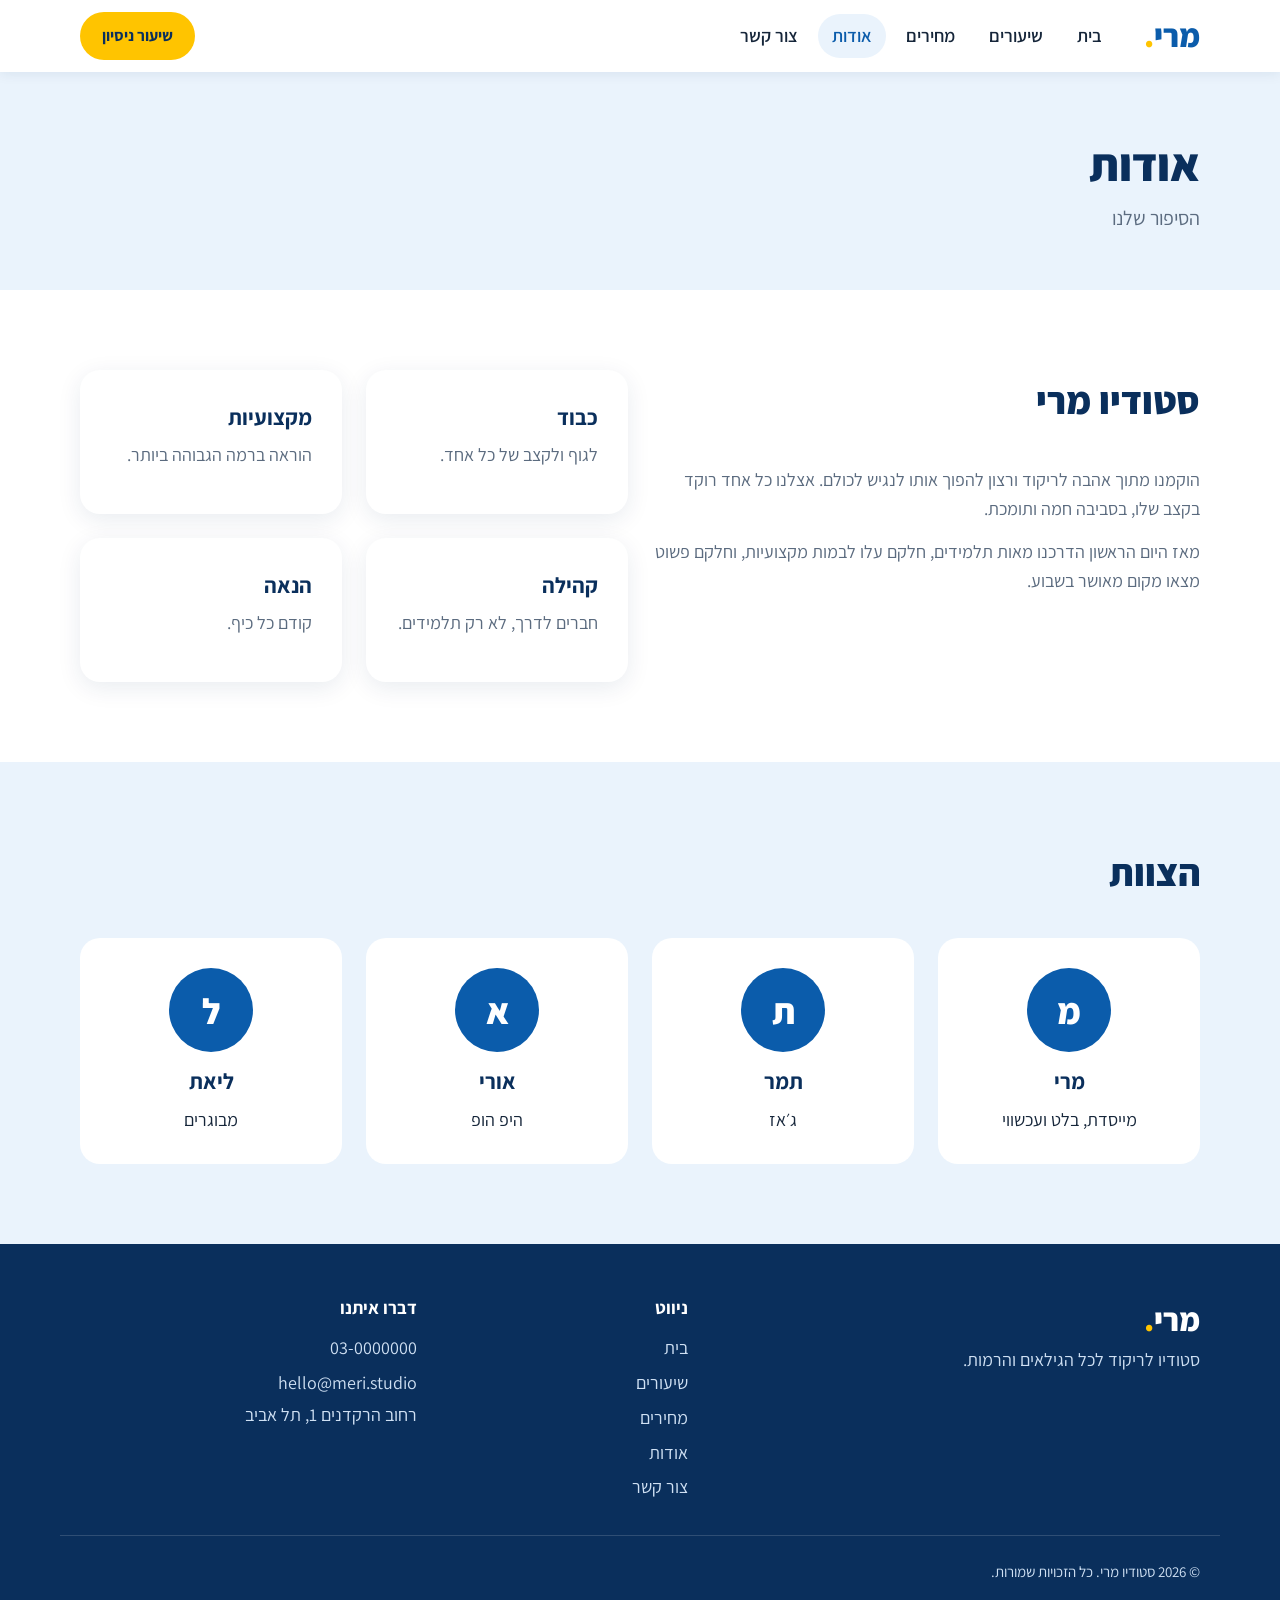
==== about.html @ 5dc38083 "Add 5-page promotional website for dance studio Co-Authored-By: Claude Sonnet 5.5 <noreply@anthropic" ====
<!doctype html>
<html lang="he" dir="rtl">
<head>
<meta charset="utf-8">
<meta name="viewport" content="width=device-width,initial-scale=1">
<title>אודות | סטודיו מרי</title>
<meta name="description" content="סטודיו מרי – שיעורי ריקוד לכל הגילאים והרמות.">
<link rel="preconnect" href="https://fonts.googleapis.com">
<link rel="preconnect" href="https://fonts.gstatic.com" crossorigin>
<link href="https://fonts.googleapis.com/css2?family=Assistant:wght@300;400;600;700;800&display=swap" rel="stylesheet">
<link rel="stylesheet" href="style.css">
</head>
<body>
<header class="top">
  <div class="wrap bar">
    <a class="logo" href="index.html">מרי<span>.</span></a>
    <button class="burger" aria-label="תפריט" onclick="document.body.classList.toggle('open')"><i></i><i></i><i></i></button>
    <nav><a href="index.html">בית</a><a href="classes.html">שיעורים</a><a href="pricing.html">מחירים</a><a href="about.html" class="on">אודות</a><a href="contact.html">צור קשר</a></nav>
    <a class="btn btn-y sm" href="contact.html">שיעור ניסיון</a>
  </div>
</header>

<main>
<section class="phead"><div class="wrap"><h1>אודות</h1><p>הסיפור שלנו</p></div></section>
<section class="sec"><div class="wrap grid2 ab">
<div><h2>סטודיו מרי</h2><p>הוקמנו מתוך אהבה לריקוד ורצון להפוך אותו לנגיש לכולם. אצלנו כל אחד רוקד בקצב שלו, בסביבה חמה ותומכת.</p><p>מאז היום הראשון הדרכנו מאות תלמידים, חלקם עלו לבמות מקצועיות, וחלקם פשוט מצאו מקום מאושר בשבוע.</p></div>
<div class="grid2 vals">
<div class="card"><h3>כבוד</h3><p>לגוף ולקצב של כל אחד.</p></div>
<div class="card"><h3>מקצועיות</h3><p>הוראה ברמה הגבוהה ביותר.</p></div>
<div class="card"><h3>קהילה</h3><p>חברים לדרך, לא רק תלמידים.</p></div>
<div class="card"><h3>הנאה</h3><p>קודם כל כיף.</p></div>
</div></div></section>
<section class="sec alt"><div class="wrap"><h2>הצוות</h2>
<div class="grid4">
<div class="card team"><div class="av">מ</div><h3>מרי</h3><p>מייסדת, בלט ועכשווי</p></div>
<div class="card team"><div class="av">ת</div><h3>תמר</h3><p>ג׳אז</p></div>
<div class="card team"><div class="av">א</div><h3>אורי</h3><p>היפ הופ</p></div>
<div class="card team"><div class="av">ל</div><h3>ליאת</h3><p>מבוגרים</p></div>
</div></div></section>
</main>
<footer>
  <div class="wrap foot">
    <div><b class="logo">מרי<span>.</span></b><p>סטודיו לריקוד לכל הגילאים והרמות.</p></div>
    <div><h4>ניווט</h4><a href="index.html">בית</a><a href="classes.html">שיעורים</a><a href="pricing.html">מחירים</a><a href="about.html" class="on">אודות</a><a href="contact.html">צור קשר</a></div>
    <div><h4>דברו איתנו</h4><a href="tel:030000000">03-0000000</a><a href="mailto:hello@meri.studio">hello@meri.studio</a><p>רחוב הרקדנים 1, תל אביב</p></div>
  </div>
  <div class="wrap copy">© 2026 סטודיו מרי. כל הזכויות שמורות.</div>
</footer>
</body>
</html>
---- style.css ----
:root{--blue:#0b5cab;--navy:#0a2f5c;--sky:#eaf3fc;--yellow:#ffc400;--ink:#16263a;--mute:#5b6b7f;--r:20px}
*{box-sizing:border-box;margin:0}
body{font-family:'Assistant',sans-serif;color:var(--ink);background:#fff;font-size:18px;line-height:1.6}
a{color:inherit;text-decoration:none}
.wrap{max-width:1160px;margin:0 auto;padding:0 20px}
.top{position:sticky;top:0;z-index:20;background:#fff;box-shadow:0 2px 12px rgba(10,47,92,.08)}
.bar{display:flex;align-items:center;gap:28px;height:72px}
.logo{font-size:32px;font-weight:800;color:var(--blue)}.logo span{color:var(--yellow)}
nav{display:flex;gap:6px;margin-inline-end:auto}
nav a{padding:8px 14px;border-radius:30px;font-weight:600}
nav a:hover,nav a.on{background:var(--sky);color:var(--blue)}
.burger{display:none;background:none;border:0;margin-inline-start:auto;cursor:pointer}
.burger i{display:block;width:26px;height:3px;background:var(--blue);margin:5px 0;border-radius:3px}
.btn{display:inline-block;padding:14px 30px;border-radius:40px;font-weight:700;font-size:18px;border:2px solid transparent;cursor:pointer;font-family:inherit;transition:.2s}
.btn.sm{padding:9px 20px;font-size:16px}
.btn-y{background:var(--yellow);color:var(--navy)}.btn-y:hover{background:#ffd43b;transform:translateY(-2px)}
.btn-o{border-color:var(--blue);color:var(--blue);background:#fff}.btn-o:hover{background:var(--blue);color:#fff}
.hero{background:linear-gradient(270deg,rgba(10,47,92,.88) 0,rgba(10,47,92,.55) 45%,rgba(10,47,92,.1) 100%),var(--img) center/cover no-repeat,var(--navy);min-height:620px;display:flex;align-items:center}
.hero-in{width:100%}
.hero-card{max-width:560px;color:#fff;padding:40px 0}
.hero h1{font-size:60px;line-height:1.1;font-weight:800;margin:16px 0}
.hero p{font-size:22px;margin-bottom:28px;font-weight:300}
.pill{display:inline-block;background:var(--yellow);color:var(--navy);padding:4px 16px;border-radius:30px;font-weight:700;font-size:15px}
.cta{display:flex;gap:12px;flex-wrap:wrap}
.strip{background:var(--blue);color:#fff}
.strip-in{display:grid;grid-template-columns:repeat(4,1fr);text-align:center;padding:28px 20px;gap:12px}
.strip b{display:block;font-size:38px;font-weight:800;color:var(--yellow)}
.sec{padding:80px 0}.alt{background:var(--sky)}
h2{font-size:38px;font-weight:800;color:var(--navy);margin-bottom:36px}
h3{font-size:22px;font-weight:700;color:var(--navy);margin-bottom:6px}
.grid2,.grid3,.grid4{display:grid;gap:24px}
.grid2{grid-template-columns:repeat(2,1fr)}.grid3{grid-template-columns:repeat(3,1fr)}.grid4{grid-template-columns:repeat(4,1fr)}
.card{background:#fff;border-radius:var(--r);padding:30px;box-shadow:0 6px 24px rgba(10,47,92,.09)}
.alt .card{box-shadow:none}
.ic{width:52px;height:52px;border-radius:50%;background:var(--sky);color:var(--blue);display:grid;place-items:center;font-size:24px;font-weight:800;margin-bottom:14px}
.row{display:flex;gap:18px}.row .ic{flex:none}
.tile{background:var(--blue);color:#fff;border-radius:var(--r);padding:36px 26px;min-height:170px;transition:.2s}
.tile h3{color:#fff;font-size:28px}.tile:hover{background:var(--navy);transform:translateY(-4px)}
.q p{font-size:20px;margin-bottom:12px}.q b{color:var(--blue)}
.banner{background:linear-gradient(120deg,var(--blue),var(--navy));color:#fff;border-radius:28px;padding:56px 30px;text-align:center}
.banner h2{color:#fff;margin-bottom:8px}.banner p{margin-bottom:24px;font-size:20px}
.phead{background:var(--sky);padding:56px 0}
.phead h1{font-size:46px;color:var(--navy);font-weight:800}.phead p{color:var(--mute);font-size:20px}
.tbl{background:#fff;border-radius:var(--r);overflow:hidden}
table{width:100%;border-collapse:collapse}
th,td{padding:16px 22px;text-align:right;border-bottom:1px solid #e3ecf6}
th{background:var(--blue);color:#fff}
.price .card{text-align:center;position:relative}
.pr{font-size:52px;font-weight:800;color:var(--blue);margin:8px 0}
.price ul{list-style:none;padding:0;margin:0 0 22px}.price li{padding:6px 0;border-bottom:1px solid #eef3f9}
.hot{border:3px solid var(--yellow)}
details{background:#fff;border-radius:14px;padding:18px 24px;margin-bottom:12px}
summary{font-weight:700;cursor:pointer;color:var(--navy)}details p{margin-top:8px;color:var(--mute)}
.ab p{margin-bottom:14px;color:var(--mute)}
.team{text-align:center}
.av{width:84px;height:84px;margin:0 auto 12px;border-radius:50%;background:var(--blue);color:#fff;display:grid;place-items:center;font-size:36px;font-weight:800}
.form{display:grid;gap:16px}
label{display:grid;gap:6px;font-weight:600;color:var(--navy)}
input,select,textarea{font:inherit;padding:12px 14px;border:2px solid #d5e2f0;border-radius:12px;background:#fff}
input:focus,select:focus,textarea:focus{outline:0;border-color:var(--blue)}
.ok{color:#0a7a3c;font-weight:700}
.info p{margin:10px 0}.info a{color:var(--blue);font-weight:600}
footer{background:var(--navy);color:#cfe0f3;padding-top:50px}
.foot{display:grid;grid-template-columns:2fr 1fr 1.4fr;gap:30px}
.foot a{display:block;padding:3px 0}.foot a:hover{color:var(--yellow)}
.foot h4{color:#fff;margin-bottom:8px}.foot .logo{color:#fff}
.copy{padding:24px 20px;margin-top:30px;border-top:1px solid rgba(255,255,255,.15);font-size:15px}
@media(max-width:860px){
.burger{display:block}.top .btn{display:none}
nav{display:none;position:absolute;top:72px;inset-inline:0;background:#fff;flex-direction:column;padding:12px 20px 20px;box-shadow:0 10px 20px rgba(0,0,0,.1)}
.open nav{display:flex}
.hero{min-height:520px;background:linear-gradient(0deg,rgba(10,47,92,.9),rgba(10,47,92,.35)),var(--img) center/cover}
.hero h1{font-size:40px}.hero p{font-size:19px}
.grid2,.grid3,.grid4,.foot{grid-template-columns:1fr}
.strip-in{grid-template-columns:repeat(2,1fr)}
h2{font-size:30px}.sec{padding:56px 0}.phead h1{font-size:36px}}
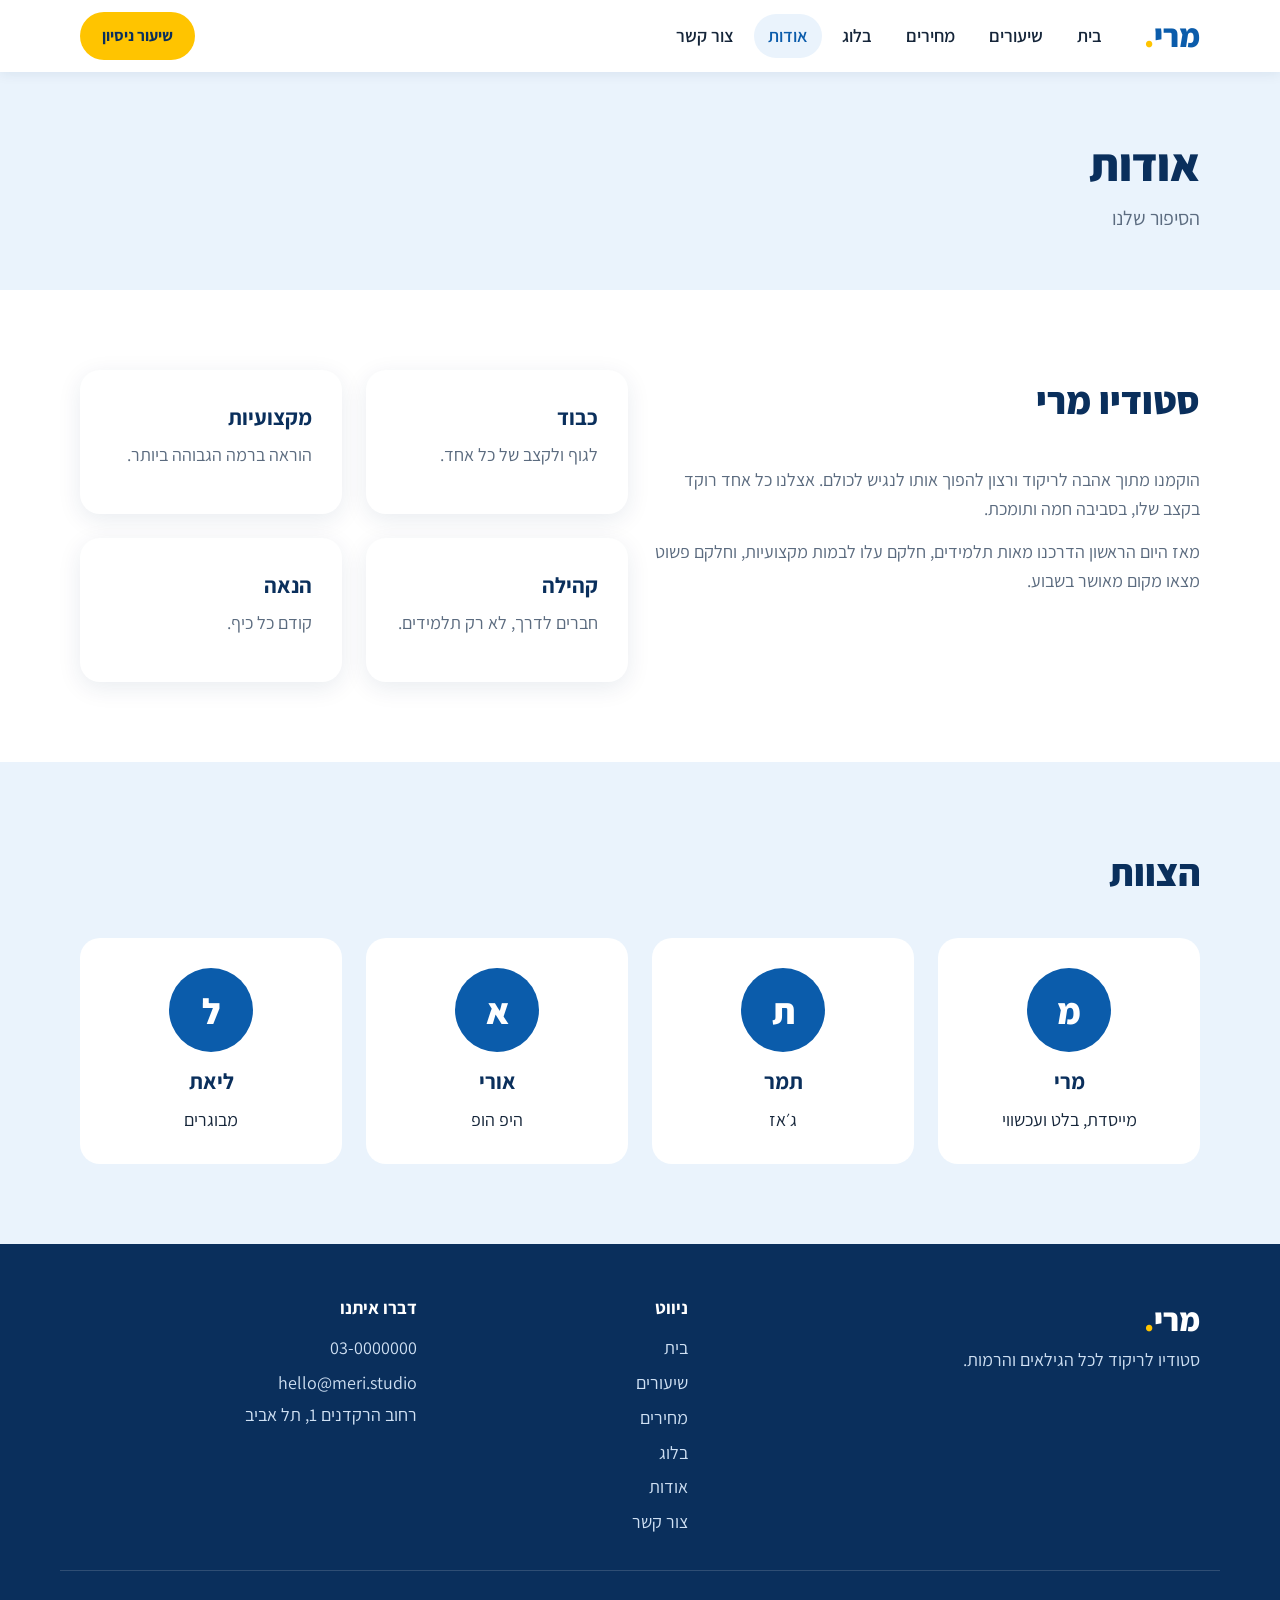
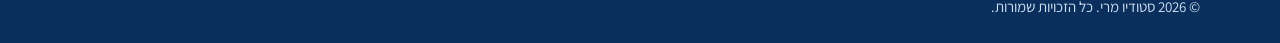
==== commit 793f6af9: "Add blog page and nav links Co-Authored-By: Claude Sonnet 5.5 <noreply@anthropic.com> Claude-Session" ====
--- a/about.html
+++ b/about.html
@@ -15,7 +15,7 @@
   <div class="wrap bar">
     <a class="logo" href="index.html">מרי<span>.</span></a>
     <button class="burger" aria-label="תפריט" onclick="document.body.classList.toggle('open')"><i></i><i></i><i></i></button>
-    <nav><a href="index.html">בית</a><a href="classes.html">שיעורים</a><a href="pricing.html">מחירים</a><a href="about.html" class="on">אודות</a><a href="contact.html">צור קשר</a></nav>
+    <nav><a href="index.html">בית</a><a href="classes.html">שיעורים</a><a href="pricing.html">מחירים</a><a href="blog.html">בלוג</a><a href="about.html" class="on">אודות</a><a href="contact.html">צור קשר</a></nav>
     <a class="btn btn-y sm" href="contact.html">שיעור ניסיון</a>
   </div>
 </header>
@@ -41,7 +41,7 @@
 <footer>
   <div class="wrap foot">
     <div><b class="logo">מרי<span>.</span></b><p>סטודיו לריקוד לכל הגילאים והרמות.</p></div>
-    <div><h4>ניווט</h4><a href="index.html">בית</a><a href="classes.html">שיעורים</a><a href="pricing.html">מחירים</a><a href="about.html" class="on">אודות</a><a href="contact.html">צור קשר</a></div>
+    <div><h4>ניווט</h4><a href="index.html">בית</a><a href="classes.html">שיעורים</a><a href="pricing.html">מחירים</a><a href="blog.html">בלוג</a><a href="about.html" class="on">אודות</a><a href="contact.html">צור קשר</a></div>
     <div><h4>דברו איתנו</h4><a href="tel:030000000">03-0000000</a><a href="mailto:hello@meri.studio">hello@meri.studio</a><p>רחוב הרקדנים 1, תל אביב</p></div>
   </div>
   <div class="wrap copy">© 2026 סטודיו מרי. כל הזכויות שמורות.</div>
--- a/style.css
+++ b/style.css
@@ -74,3 +74,15 @@
 .grid2,.grid3,.grid4,.foot{grid-template-columns:1fr}
 .strip-in{grid-template-columns:repeat(2,1fr)}
 h2{font-size:30px}.sec{padding:56px 0}.phead h1{font-size:36px}}
+.post{display:flex;flex-direction:column;padding:0;overflow:hidden;transition:.2s}
+.post:hover{transform:translateY(-4px)}
+.post-img{height:190px;background:linear-gradient(120deg,var(--blue),var(--navy));display:grid;place-items:center;color:var(--yellow);font-size:56px;font-weight:800}
+.post-body{padding:24px 26px 28px}
+.tag{display:inline-block;background:var(--sky);color:var(--blue);padding:2px 12px;border-radius:30px;font-weight:700;font-size:14px}
+.meta{color:var(--mute);font-size:15px;margin:8px 0 4px}
+.post h3{margin:6px 0 8px}.post p{color:var(--mute)}
+.more{display:inline-block;margin-top:12px;color:var(--blue);font-weight:700}
+.feat{display:grid;grid-template-columns:1.2fr 1fr;gap:0;padding:0;overflow:hidden;margin-bottom:36px}
+.feat .post-img{height:100%;min-height:280px;font-size:90px}
+.feat .post-body{padding:40px}.feat h3{font-size:30px}
+@media(max-width:860px){.feat{grid-template-columns:1fr}.feat .post-img{min-height:180px}.feat .post-body{padding:24px}}
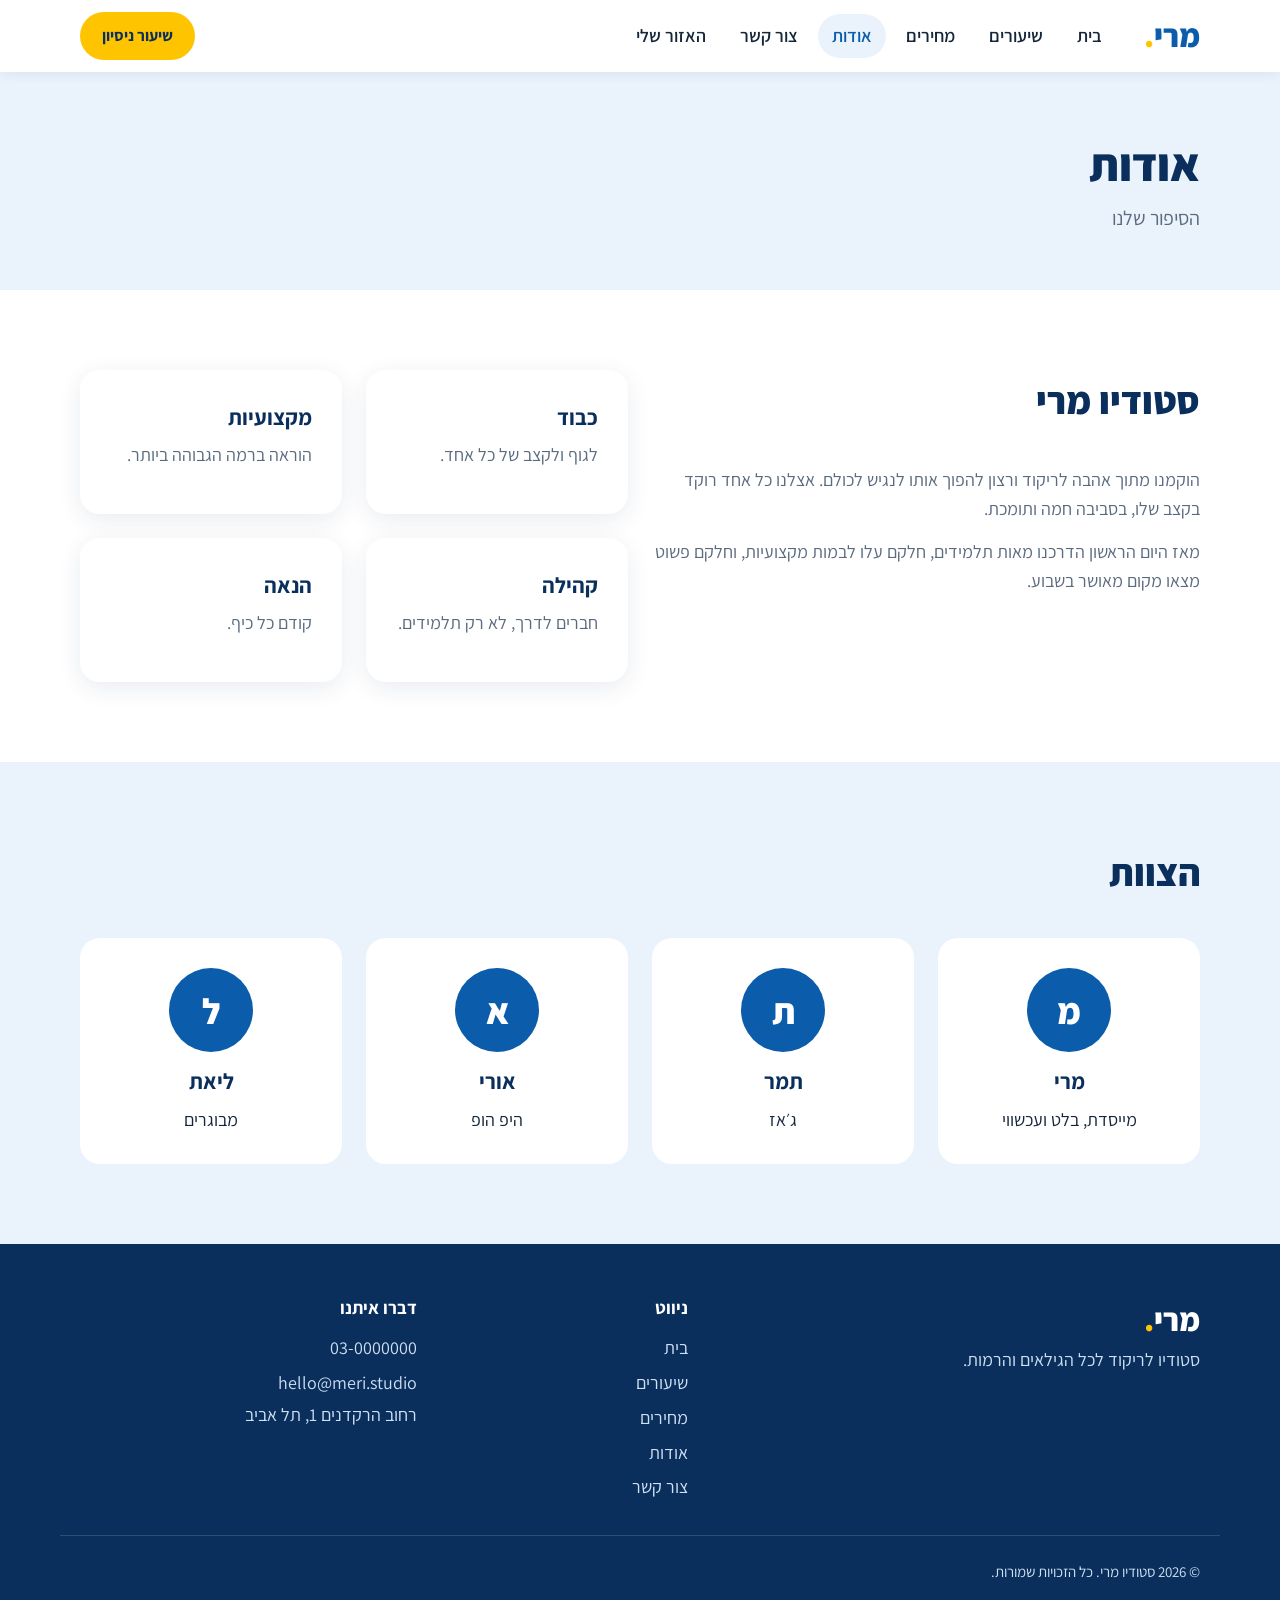
==== commit 8390dacf: "Add users area (account page) with login, registration and personal classes Co-Authored-By: Claude S" ====
--- a/about.html
+++ b/about.html
@@ -15,7 +15,7 @@
   <div class="wrap bar">
     <a class="logo" href="index.html">מרי<span>.</span></a>
     <button class="burger" aria-label="תפריט" onclick="document.body.classList.toggle('open')"><i></i><i></i><i></i></button>
-    <nav><a href="index.html">בית</a><a href="classes.html">שיעורים</a><a href="pricing.html">מחירים</a><a href="blog.html">בלוג</a><a href="about.html" class="on">אודות</a><a href="contact.html">צור קשר</a></nav>
+    <nav><a href="index.html">בית</a><a href="classes.html">שיעורים</a><a href="pricing.html">מחירים</a><a href="about.html" class="on">אודות</a><a href="contact.html">צור קשר</a><a href="account.html">האזור שלי</a></nav>
     <a class="btn btn-y sm" href="contact.html">שיעור ניסיון</a>
   </div>
 </header>
@@ -41,7 +41,7 @@
 <footer>
   <div class="wrap foot">
     <div><b class="logo">מרי<span>.</span></b><p>סטודיו לריקוד לכל הגילאים והרמות.</p></div>
-    <div><h4>ניווט</h4><a href="index.html">בית</a><a href="classes.html">שיעורים</a><a href="pricing.html">מחירים</a><a href="blog.html">בלוג</a><a href="about.html" class="on">אודות</a><a href="contact.html">צור קשר</a></div>
+    <div><h4>ניווט</h4><a href="index.html">בית</a><a href="classes.html">שיעורים</a><a href="pricing.html">מחירים</a><a href="about.html" class="on">אודות</a><a href="contact.html">צור קשר</a></div>
     <div><h4>דברו איתנו</h4><a href="tel:030000000">03-0000000</a><a href="mailto:hello@meri.studio">hello@meri.studio</a><p>רחוב הרקדנים 1, תל אביב</p></div>
   </div>
   <div class="wrap copy">© 2026 סטודיו מרי. כל הזכויות שמורות.</div>
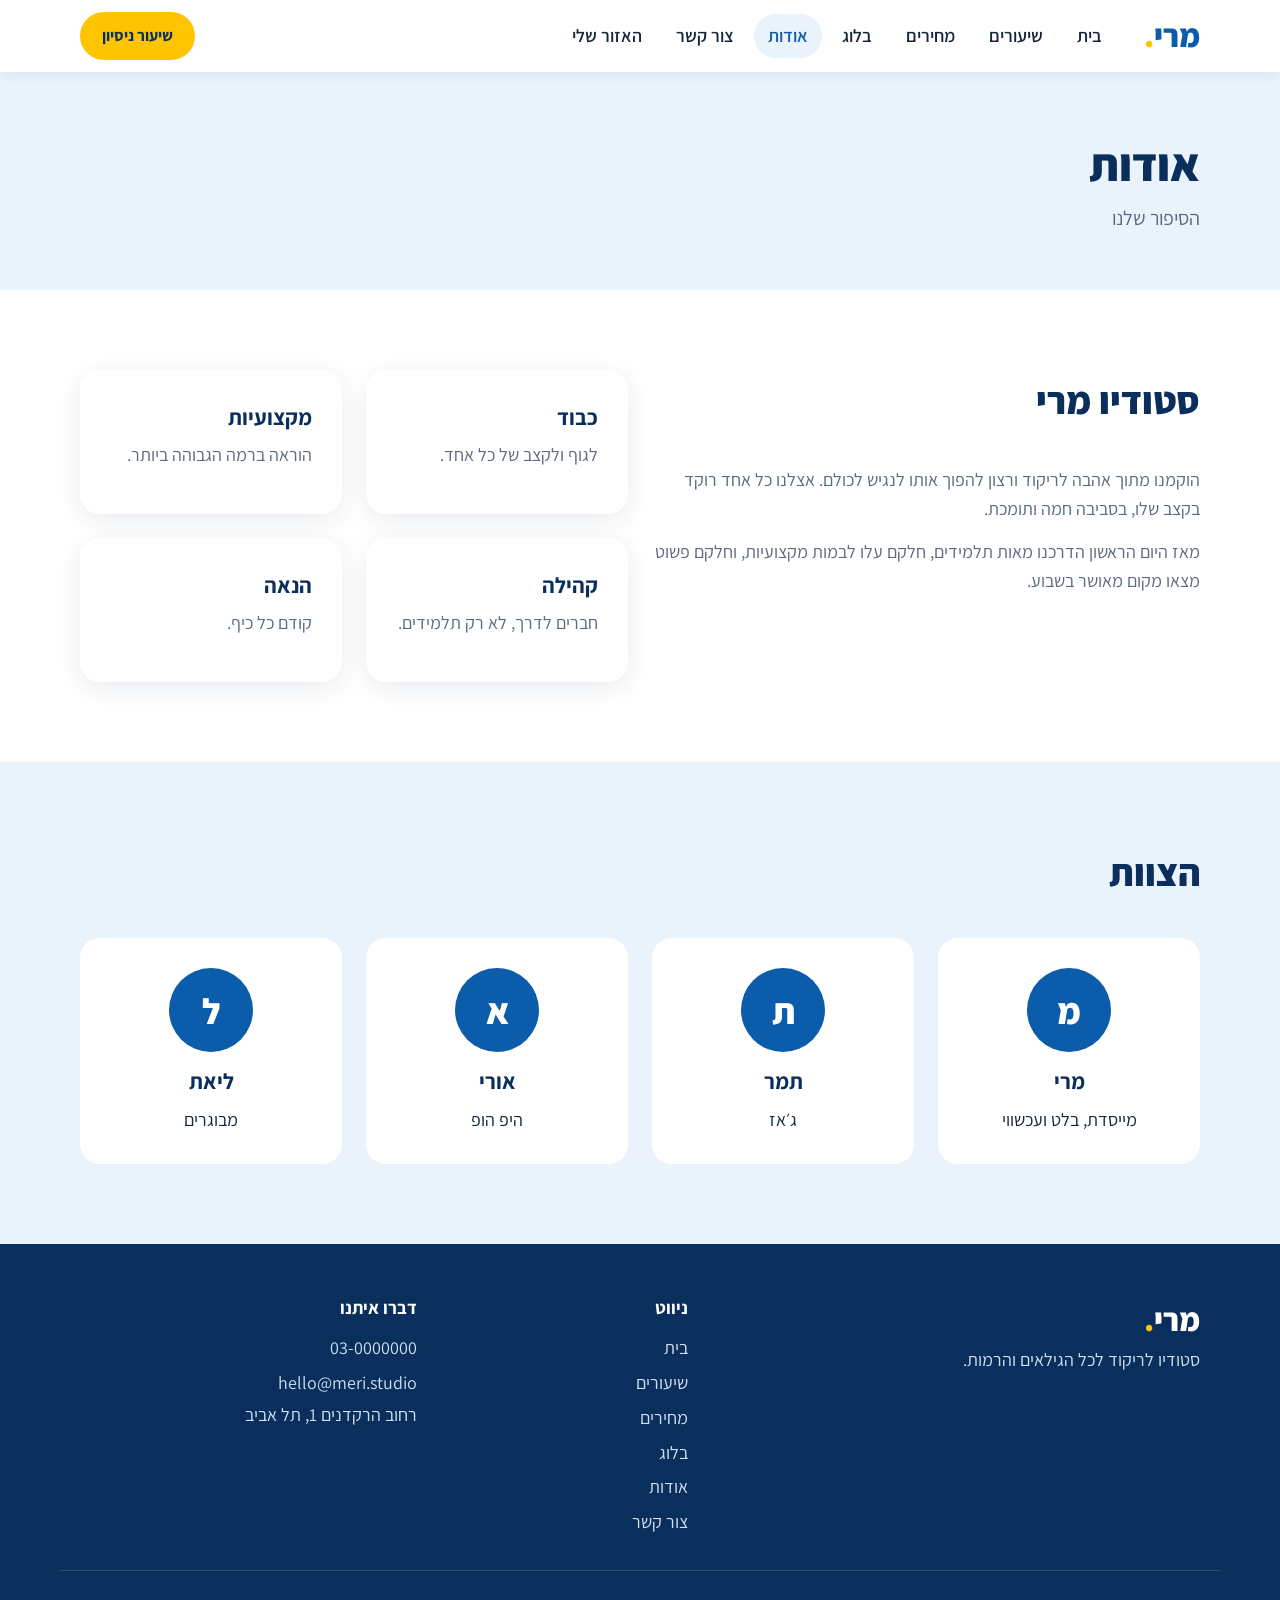
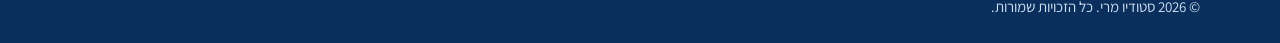
==== commit cfabcf5c: "Merge main into blog branch Co-Authored-By: Claude Sonnet 5.5 <noreply@anthropic.com> Claude-Session" ====
--- a/about.html
+++ b/about.html
@@ -15,7 +15,7 @@
   <div class="wrap bar">
     <a class="logo" href="index.html">מרי<span>.</span></a>
     <button class="burger" aria-label="תפריט" onclick="document.body.classList.toggle('open')"><i></i><i></i><i></i></button>
-    <nav><a href="index.html">בית</a><a href="classes.html">שיעורים</a><a href="pricing.html">מחירים</a><a href="about.html" class="on">אודות</a><a href="contact.html">צור קשר</a><a href="account.html">האזור שלי</a></nav>
+    <nav><a href="index.html">בית</a><a href="classes.html">שיעורים</a><a href="pricing.html">מחירים</a><a href="blog.html">בלוג</a><a href="about.html" class="on">אודות</a><a href="contact.html">צור קשר</a><a href="account.html">האזור שלי</a></nav>
     <a class="btn btn-y sm" href="contact.html">שיעור ניסיון</a>
   </div>
 </header>
@@ -41,7 +41,7 @@
 <footer>
   <div class="wrap foot">
     <div><b class="logo">מרי<span>.</span></b><p>סטודיו לריקוד לכל הגילאים והרמות.</p></div>
-    <div><h4>ניווט</h4><a href="index.html">בית</a><a href="classes.html">שיעורים</a><a href="pricing.html">מחירים</a><a href="about.html" class="on">אודות</a><a href="contact.html">צור קשר</a></div>
+    <div><h4>ניווט</h4><a href="index.html">בית</a><a href="classes.html">שיעורים</a><a href="pricing.html">מחירים</a><a href="blog.html">בלוג</a><a href="about.html" class="on">אודות</a><a href="contact.html">צור קשר</a></div>
     <div><h4>דברו איתנו</h4><a href="tel:030000000">03-0000000</a><a href="mailto:hello@meri.studio">hello@meri.studio</a><p>רחוב הרקדנים 1, תל אביב</p></div>
   </div>
   <div class="wrap copy">© 2026 סטודיו מרי. כל הזכויות שמורות.</div>
